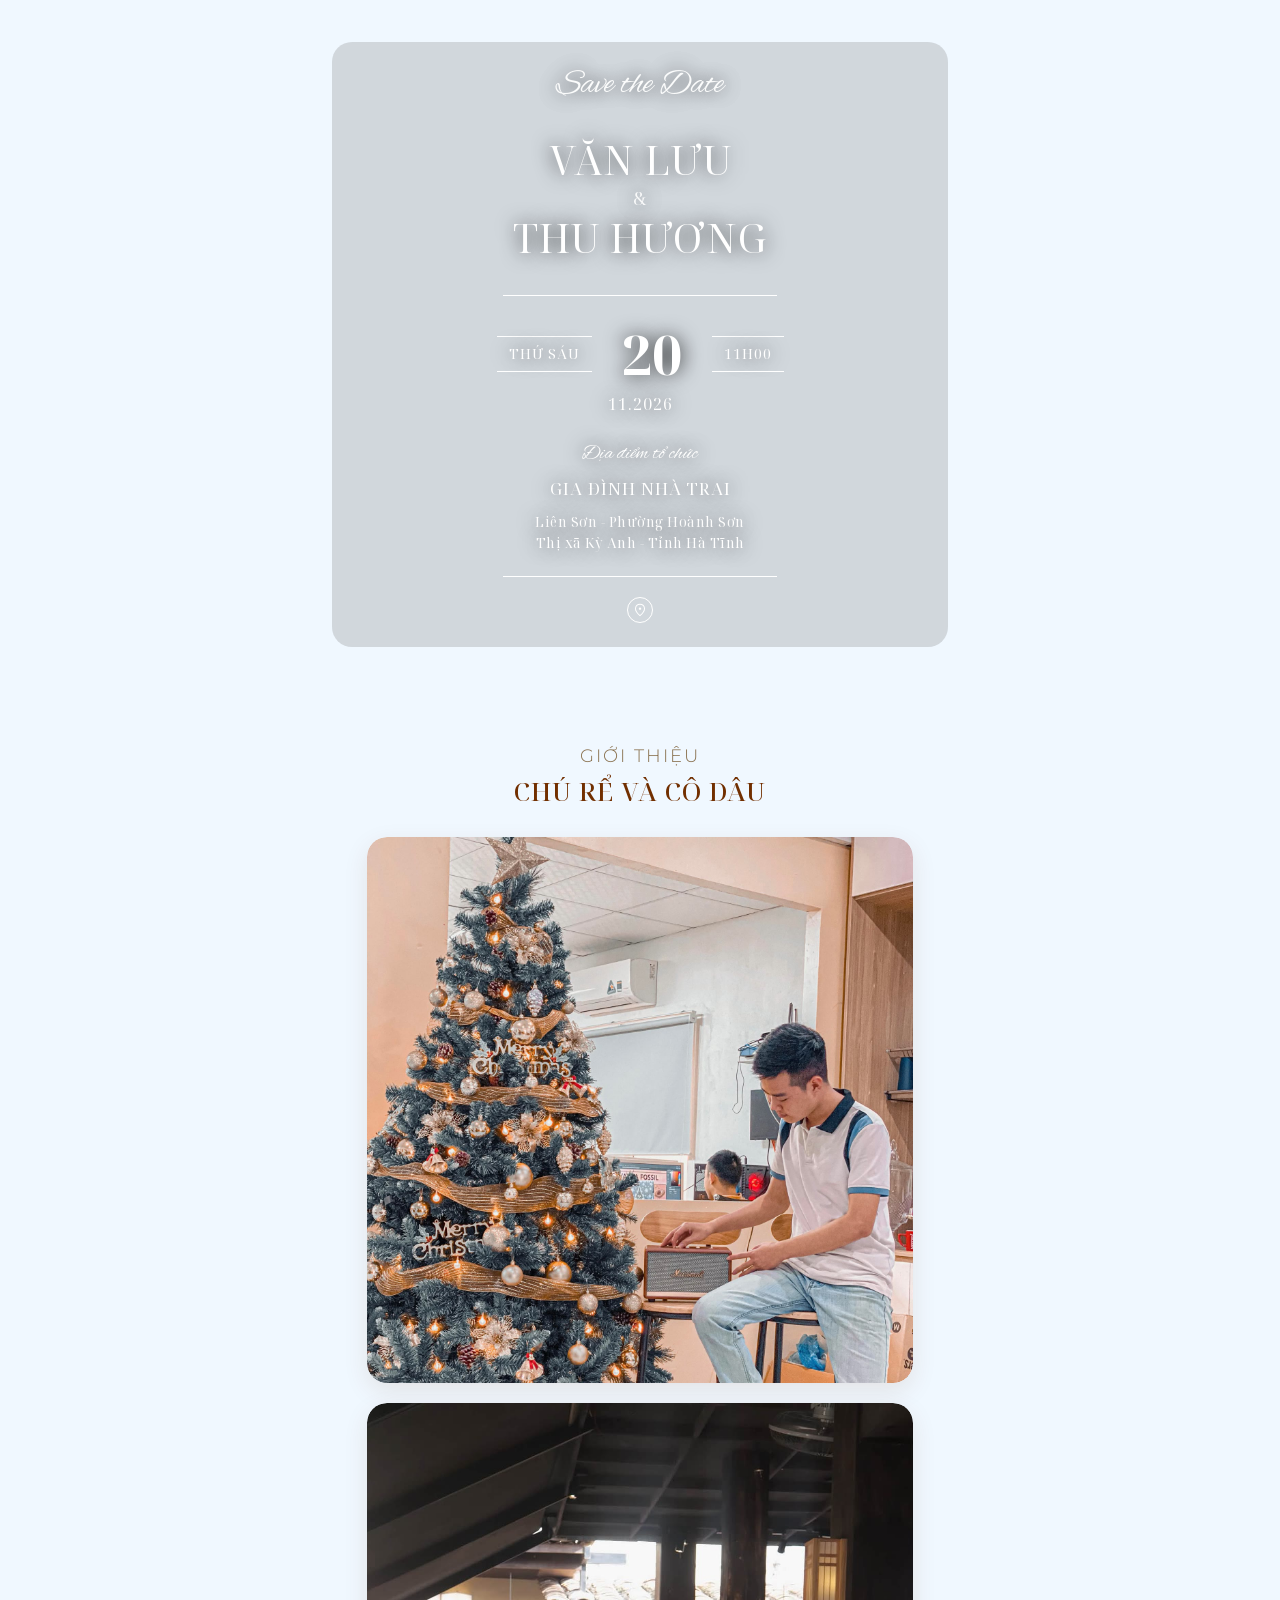
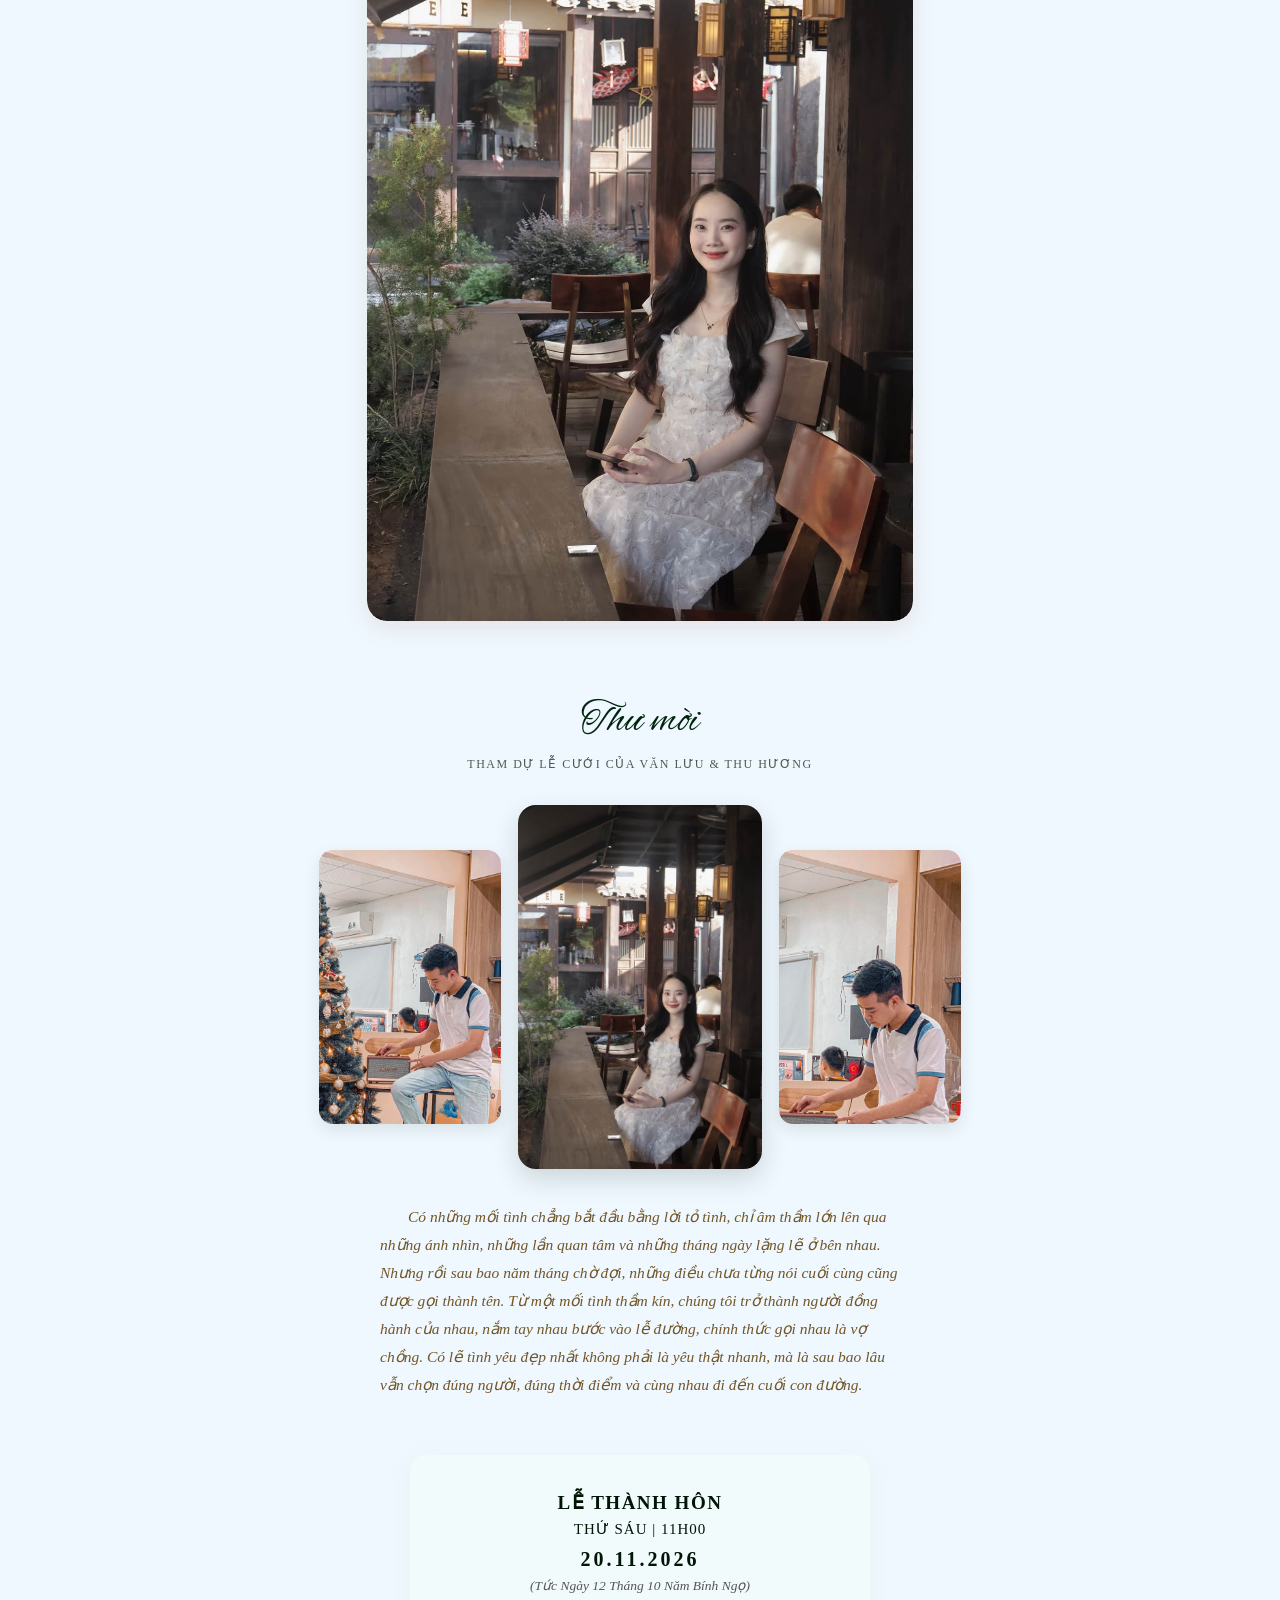
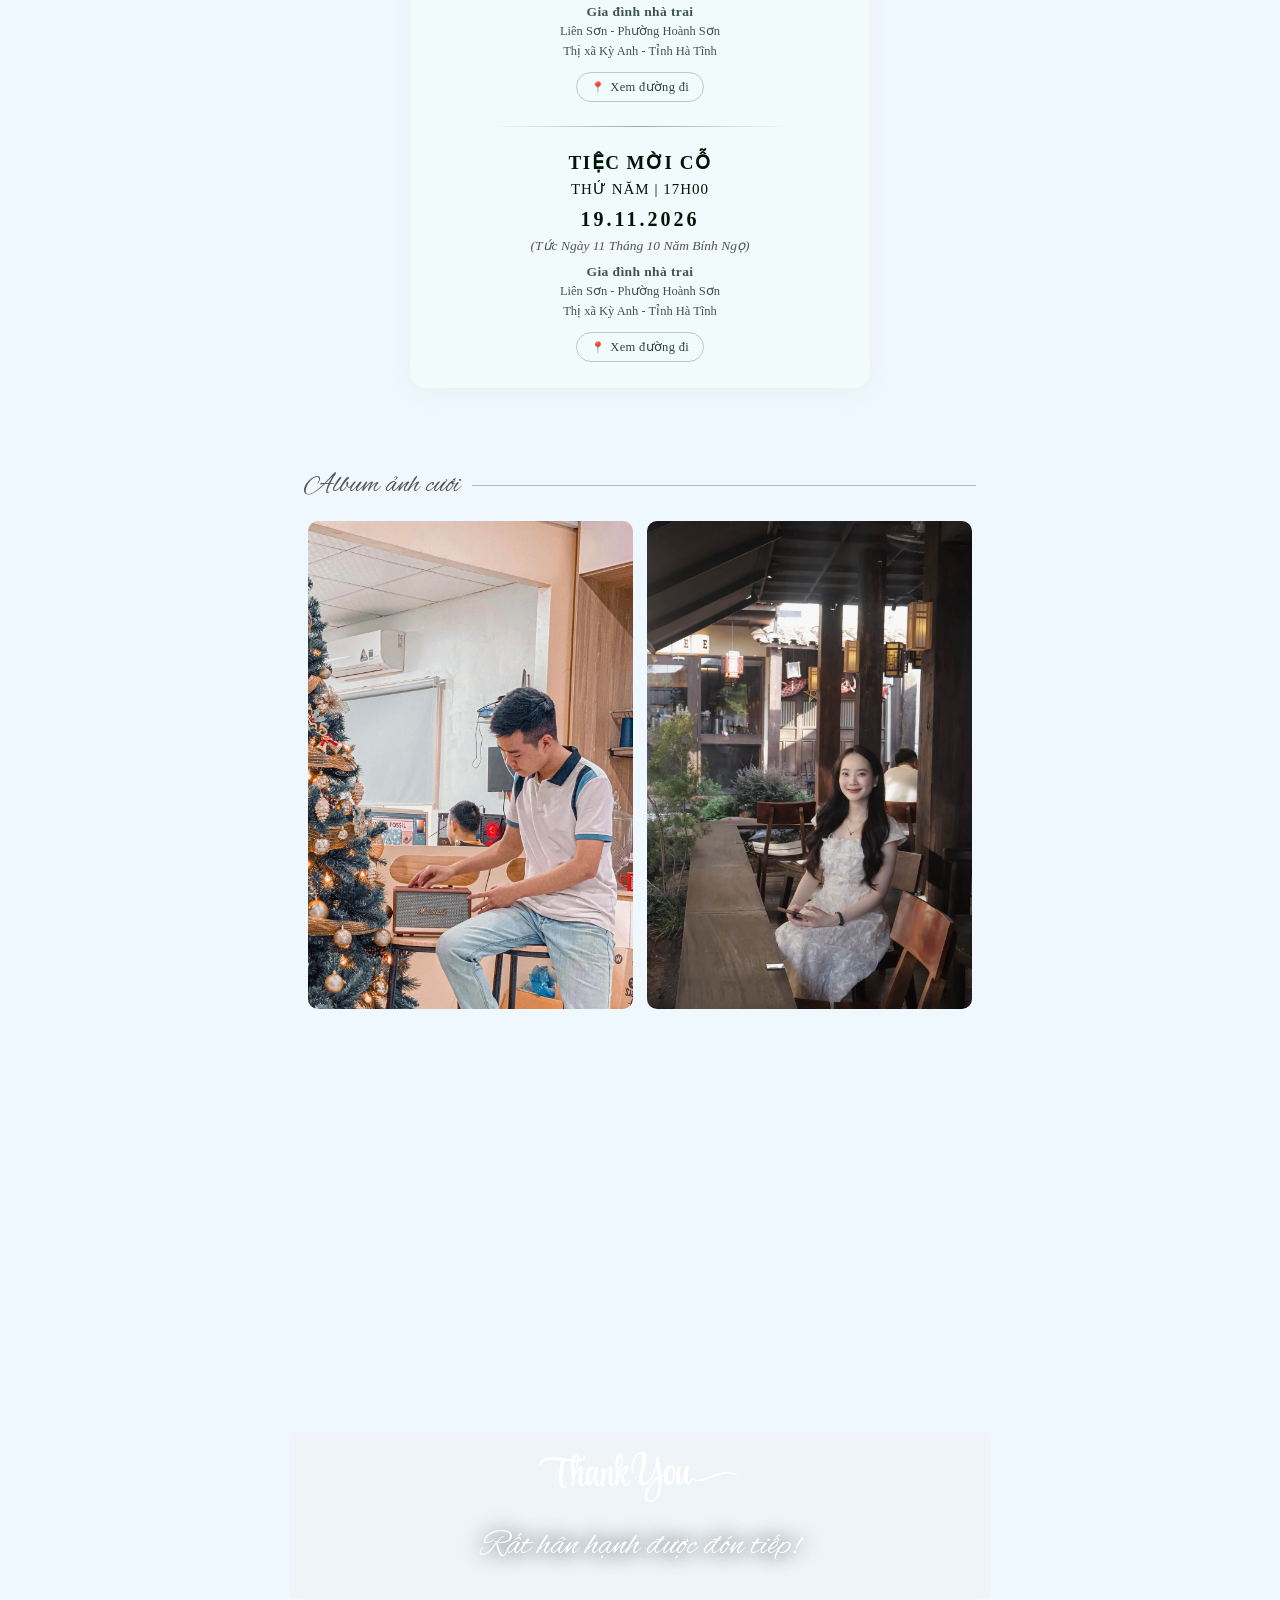
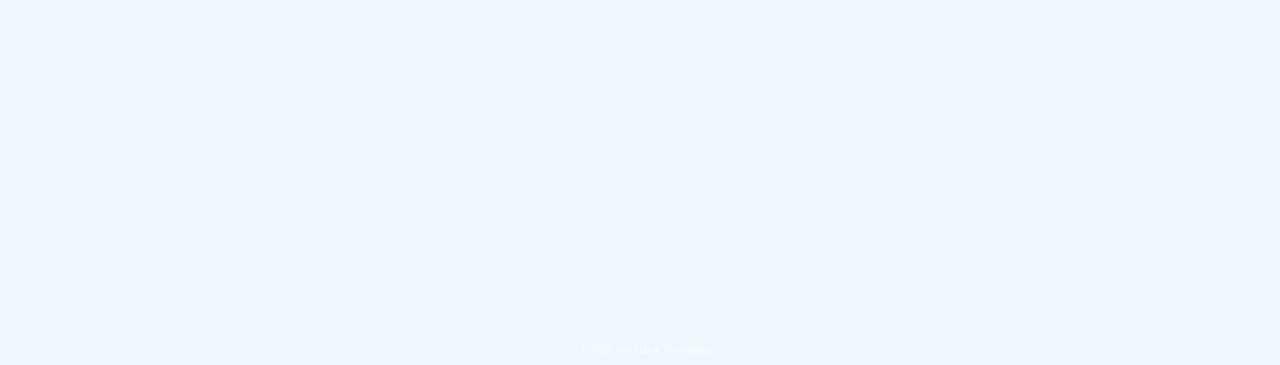
==== index.html @ d758d71e "Thiep cuoi Van Luu & Thu Huong" ====
<!DOCTYPE html>
<html lang="vi">
<head>
    <meta charset="UTF-8">
    <meta name="viewport" content="width=device-width, initial-scale=1.0">
    <title>Wedding Văn Lưu & Thu Hương</title>
    <link rel="stylesheet" href="./style.css?v=1.0">
    <link rel="stylesheet" href="./style2.css?v=1.0">
    <script src="js.js?v=1.0"></script>

    <link rel="preconnect" href="https://fonts.googleapis.com">
    <link rel="preconnect" href="https://fonts.gstatic.com" crossorigin>
    <link href="https://fonts.googleapis.com/css2?family=Alex+Brush&family=Montserrat:ital,wght@0,100..900;1,100..900&family=Newsreader:opsz,wght@6..72,500&family=Noto+Serif+Display&display=swap" rel="stylesheet">

    <meta property="og:title" content="Lễ Thành Hôn Văn Lưu & Thu Hương"/>
    <meta property="og:description" content="Thiệp mời dự Lễ Thành Hôn - Nhà Trai"/>
    <meta property="og:image" content="source/meta.jpg" />
    <meta property="og:type" content="website" />
    <meta property="og:url" content="./" />
    <link rel="icon" href="source/favicon.png" type="image/png">

    <link rel="preload" as="image" href="./source/doc/back_thiep.jpg" />
    <link rel="preload" as="audio" href="./source/music.mp3" type="audio/mpeg" />
</head>


<audio id="myAudio" autoplay>
    <source src="./source/music.mp3" type="audio/mpeg">
    Trình duyệt của bạn không hỗ trợ audio.
</audio>


<body>
    <div id="audioIndicator">
        <img src="./source/volume.svg" alt="">
    </div>

    <!-- thiệp -->
    <div class="thiep">
        <div class="thiep_blur-bg">
            <div class="thiep_container">
                <!-- Phần 0 -->
                <div class="thiep_des">
                    <p class="font_fancy">Save the Date</p>
                </div>
                <!-- Phần 1 -->
                <div class="thiep_name">
                    <p class="font_thanh_dam">Văn Lưu</p>
                    <p class="font_thanh_dam thiep_small">&</p>
                    <p class="font_thanh_dam">Thu Hương</p>
                </div>
                <!-- Phần 2 -->
                <div class="thiep_date_box font_thanh_dam">
                    <hr class="hr-wrapper">
                    <div class="thiep_space"></div>
                    <div class="thiep_date_row">
                      <div class="thiep_item">
                        <hr>
                        <span class="padding_day">THỨ SÁU</span>
                        <hr>
                      </div>
                      <div class="thiep_main_date">20</div>
                      <div class="thiep_item">
                        <hr>
                        <span class="padding_hour">11H00</span>
                        <hr>
                      </div>
                    </div>
                    <div class="thiep_month_year">11.2026</div>
                  </div>

                <!-- Phần 3 -->
                <div class="thiep_add">
                    <p class="font_fancy add_fancy">Địa điểm tổ chức</p>
                    <p class="font_thanh_dam add_big">GIA ĐÌNH NHÀ TRAI</p>
                    <p class="font_thanh_dam add_small">Liên Sơn - Phường Hoành Sơn</p>
                    <p class="font_thanh_dam add_small">Thị xã Kỳ Anh - Tỉnh Hà Tĩnh</p>
                    <hr class="hr-add">
                </div>

                <!-- phần icon -->
                <div class="thiep_all_icon">
                    <a class="thiep_map" href="https://www.google.com/maps/dir/?api=1&amp;destination=Li%C3%AAn%20S%C6%A1n%2C%20Ph%C6%B0%E1%BB%9Dng%20Ho%C3%A0nh%20S%C6%A1n%2C%20Th%E1%BB%8B%20x%C3%A3%20K%E1%BB%B3%20Anh%2C%20H%C3%A0%20T%C4%A9nh" target="_blank" rel="noopener noreferrer">
                        <img src="./source/pin_map.svg" alt="Bản đồ">
                    </a>
                </div>
            </div>
        </div>
    </div>

    <div class="gt_container">
        <div class="gt_des font_montserrat"> Giới thiệu </div>
        <div class="gt_des2 font_thanh_dam"> Chú Rể và Cô Dâu </div>
        <div class="gt_img">
            <img src="./source/chure.jpg" alt="Chú rể Văn Lưu">
        </div>
        <div class="gt_img">
            <img src="./source/codau.jpg" alt="Cô dâu Thu Hương">
        </div>
    </div>


    <!-- Mời -->
    <div class="moi_container">
        <div class="moi_desc1 font_fancy">Thư mời</div>
        <div class="moi_desc2 font_tnr">Tham dự Lễ cưới của Văn Lưu &amp; Thu Hương</div>
        <div class="moi_img">
            <img class="img_small js_l js_left" src="./source/doc/thumoi_1.jpg" alt="">
            <img class="img_big js_center" src="./source/doc/thumoi_2.jpg" alt="">
            <img class="img_small js_r js_right" src="./source/doc/thumoi_3.jpg" alt="">
        </div>

        <div class="moi_desc3 font_tnr">   Có những mối tình chẳng bắt đầu bằng lời tỏ tình,
            chỉ âm thầm lớn lên qua những ánh nhìn, những lần quan tâm và những tháng ngày
            lặng lẽ ở bên nhau. Nhưng rồi sau bao năm tháng chờ đợi, những điều chưa từng
            nói cuối cùng cũng được gọi thành tên. Từ một mối tình thầm kín, chúng tôi trở
            thành người đồng hành của nhau, nắm tay nhau bước vào lễ đường, chính thức gọi
            nhau là vợ chồng. Có lẽ tình yêu đẹp nhất không phải là yêu thật nhanh, mà là
            sau bao lâu vẫn chọn đúng người, đúng thời điểm và cùng nhau đi đến cuối con
            đường.</div>
    </div>

    <!-- confirm -->
    <div class="cf_container nhay-shadow">
        <div class="cf_event">
            <div class="cf_desc1">Lễ Thành Hôn</div>
            <div class="cf_desc2">Thứ Sáu | 11h00</div>
            <div class="cf_desc3">20.11.2026</div>
            <div class="cf_desc4">(Tức Ngày 12 Tháng 10 Năm Bính Ngọ)</div>
            <div class="cf_place">
                <span class="cf_place_name">Gia đình nhà trai</span>
                <span class="cf_place_addr">Liên Sơn - Phường Hoành Sơn</span>
                <span class="cf_place_addr">Thị xã Kỳ Anh - Tỉnh Hà Tĩnh</span>
                <a class="cf_map_link font_tnr" href="https://www.google.com/maps/dir/?api=1&amp;destination=Li%C3%AAn%20S%C6%A1n%2C%20Ph%C6%B0%E1%BB%9Dng%20Ho%C3%A0nh%20S%C6%A1n%2C%20Th%E1%BB%8B%20x%C3%A3%20K%E1%BB%B3%20Anh%2C%20H%C3%A0%20T%C4%A9nh"
                   target="_blank" rel="noopener noreferrer">Xem đường đi</a>
            </div>
        </div>

        <div class="cf_sep"></div>

        <div class="cf_event">
            <div class="cf_desc1">Tiệc mời cỗ</div>
            <div class="cf_desc2">Thứ Năm | 17h00</div>
            <div class="cf_desc3">19.11.2026</div>
            <div class="cf_desc4">(Tức Ngày 11 Tháng 10 Năm Bính Ngọ)</div>
            <div class="cf_place">
                <span class="cf_place_name">Gia đình nhà trai</span>
                <span class="cf_place_addr">Liên Sơn - Phường Hoành Sơn</span>
                <span class="cf_place_addr">Thị xã Kỳ Anh - Tỉnh Hà Tĩnh</span>
                <a class="cf_map_link font_tnr" href="https://www.google.com/maps/dir/?api=1&amp;destination=Li%C3%AAn%20S%C6%A1n%2C%20Ph%C6%B0%E1%BB%9Dng%20Ho%C3%A0nh%20S%C6%A1n%2C%20Th%E1%BB%8B%20x%C3%A3%20K%E1%BB%B3%20Anh%2C%20H%C3%A0%20T%C4%A9nh"
                   target="_blank" rel="noopener noreferrer">Xem đường đi</a>
            </div>
        </div>

    </div>


    <!-- album -->

    <div class="album_header">
        <span>Album ảnh cưới</span>
        <div class="line"></div>
    </div>
    <div class="album_container">
        <img class="js_album album_left" src="./source/album/01.jpg" alt="Chú rể Văn Lưu">
        <img class="js_album album_left" src="./source/album/02.jpg" alt="Cô dâu Thu Hương">
    </div>


    <!-- xem anh phong to -->
    <div class="lightbox" id="lightbox" role="dialog" aria-modal="true" aria-label="Xem ảnh cưới">
        <button class="lb_close" type="button" aria-label="Đóng">&times;</button>
        <button class="lb_nav lb_prev" type="button" aria-label="Ảnh trước">&#8249;</button>
        <img class="lb_img" id="lb_img" src="" alt="">
        <button class="lb_nav lb_next" type="button" aria-label="Ảnh sau">&#8250;</button>
        <div class="lb_count font_tnr"><span id="lb_now">1</span> / <span id="lb_total">2</span></div>
    </div>

    <!-- Thanks -->
    <div class="thank_container">
        <div class="thank_desc">
            <img src="./source/thank.svg" alt="">
            <p>Rất hân hạnh được đón tiếp!</p>
        </div>
        <div class="footter">
            © 11/2026 Văn Lưu &amp; Thu Hương
        </div>
    </div>

    <script src="./invite.js?v=1.0"></script>
</body>
</html>
---- style.css ----
.font_fancy{
    font-family: "Alex Brush", cursive;
    font-weight: 500;
    font-style: normal;
    /* font-size: 36px; */
}


.font_newsreader {
    font-family: "Newsreader", serif;
    font-optical-sizing: auto;
    font-weight: 300;
    font-style: normal;
}

.font_tnr {
    font-family: 'Times New Roman', Times, serif;
}

.font_montserrat{
    font-family: "Montserrat", sans-serif;
    font-optical-sizing: auto;
    font-weight: 300;
    font-style: normal;
}

.font_thanh_dam {
    font-family: "Noto Serif Display", serif;
    font-optical-sizing: auto;
    font-weight: 400;
    font-style: normal;
    font-variation-settings:
    "wdth" 100;
}

#audioIndicator {
    position: fixed;
    top: 10px;
    right: 10px;
    z-index: 4;
    background-color: #fdfaf2;
    padding: 10px;
    border-radius: 50%;
    cursor: pointer;
    user-select: none;
  }

  #audioIndicator > img {
    display: block;
  }

/* HTML................................................................. */

html {
    scroll-behavior: smooth;
    background-color:#f0f8ff;

    overflow-x: hidden;
    /* overflow-y: hidden; */
    /* scrollbar-width: none;
    -ms-overflow-style: none;
    height: 0px; */
}

* {
    margin: 0;
    padding: 0;
    box-sizing: border-box;
}

body {
    width: 100%;
    max-width: 700px;
    margin: auto;
    display: flex;
    flex-direction: column;
    align-items: center;
    /* chan vuot ngang khi cac phan tu con o trang thai truoc animation */
    overflow-x: hidden;
}

.thiep {
    position: relative;
    width: 100%;
    overflow: hidden;
    background-repeat: no-repeat;
    background-position: center;
    background-size: cover;
    display: flex;
    align-items: center;
    justify-content: center;
}

@keyframes zoomInOut {
    0% {
        transform: scale(1);
    }
    50% {
        transform: scale(1.05);
    }
    100% {
        transform: scale(1);
    }
}

.thiep::before {
    content: "";
    position: absolute;
    inset: 0;
    background-image: url(./source/doc/back_thiep.jpg);
    background-size: cover;
    background-position: center;
    background-repeat: no-repeat;
    animation: zoomInOut 10s ease-in-out infinite;
    z-index: 0;
    transform-origin: center;
    will-change: transform;
}

.thiep_blur-bg {
    position: relative;
    width: 88%;
    margin: 6% 4%;
    border-radius: 20px;
    background: #7d7d7d45;
    -webkit-backdrop-filter: blur(2px);
    backdrop-filter: blur(2px);
    color: white;
    text-align: center;
    z-index: 1;
}

.thiep_container {
    position: relative;
    z-index: 1;
    color: white;
    text-align: center;
    text-shadow: 0 0 20px rgb(0, 0, 0);
}

.thiep_des {
    margin: 22px 18px 20px;
    font-size: clamp(28px, 8vw, 34px);
    color: #ffffff;
    opacity: 0.9;
}

.thiep_name {
    margin: 28px 0 32px;
    font-size: clamp(30px, 8.4vw, 40px);
    line-height: 1.28;
    letter-spacing: 1px;
}

.thiep_name > p {
    text-transform: uppercase;
    
}

.thiep_small {
    font-size: 18px;
    margin: 2px 0;
    opacity: .85;
}

/* Phần 2....................................................... */
.thiep_date_box {
    margin-top: 30px;
    position: relative;
    display: flex;
    flex-direction: column;
    text-align: center;
    color: white;
}

.hr-wrapper {
    position: absolute;
    top: 0;
    left: 50%;
    transform: translateX(-50%);
    height: 1px;
    background-color: white;
    border: white;
    width: 200px;
}

.thiep_space {
    height: 32px;
}

.thiep_date_row {
    display: flex;
    align-items: center;
    justify-content: center;
    gap: 20px;
}

.thiep_item {
    display: flex;
    flex-direction: column;
    align-items: center;
    gap: 4px;
    width: max-content;
}

.thiep_item hr {
    width: 100%;
    border: none;
    border-top: 1px solid white;
    margin: 2px 0;
}

.thiep_item span {
    font-size: 14px;
    letter-spacing: 1px;
    line-height: 22px;
}

.padding_day {
    padding: 0 12px;
}

.padding_hour {
    padding: 0 12px;
}

.thiep_main_date {
    font-size: clamp(44px, 12vw, 54px);
    font-weight: bold;
    padding: 0 10px;
    line-height: 1;
}

.thiep_month_year {
    margin-top: 12px;
    font-size: 16px;
    letter-spacing: 1px;
}

/* phần 3 */
.thiep_add {
    position: relative;
    display: flex;
    flex-direction: column;
    text-align: center;
    margin-top: 26px;
    padding: 0 16px;
}

.add_fancy {
    font-size: 20px;
}

.add_big {
    margin-top: 10px;
    margin-bottom: 12px;
    font-size: 17px;
    letter-spacing: 1px;
}

.add_small {
    font-size: 13.5px;
    line-height: 21px;
    letter-spacing: 0.5px;
}

.hr-add {
    margin-top: 22px;
    height: 1px;
    background-color: white;
    width: 200px; /* giống hr-wrapper */
    margin-left: auto;
    margin-right: auto;
    border: none;
}

.thiep_all_icon {
    display: block;
    margin: 20px 0 24px;
}

.thiep_map {
    display: block; /* Đảm bảo ảnh nền hiển thị */
    width: 16px;
    height: 16px;
    display: flex;
    justify-content: center;
    align-items: center;
    border: 1px solid white;
    border-radius: 50%;
    padding: 12px;
    margin: 0 auto;
}

.thiep_map:hover {
    border: 1px solid rgb(125, 125, 125);
}

.thiep_map > img {
    width: 16px;
    height: 16px;
}

/* Giới thiệu */
.gt_container {
    width: 100%;
    margin-top: 56px;
    display: flex;
    flex-direction: column;
    align-items: center;
    text-align: center;
}

.gt_des {
    font-size: 18px;
    letter-spacing: 2px;
    text-transform: uppercase;
    color: #8a7250;
    margin-bottom: 6px;
}

.gt_des2 {
    text-transform: uppercase;
    font-weight: 500 !important;
    font-size: clamp(21px, 6vw, 26px);
    letter-spacing: 1px;
    margin-bottom: 28px;
    color: #712f00;
}

.gt_img {
    position: relative;
    width: 88%;
    overflow: hidden;
    border-radius: 20px;
    margin-bottom: 20px;
    box-shadow: 0 8px 24px rgba(113, 47, 0, .10);
}

.gt_img img {
    width: 100%;
    height: auto;      /* giu dung ty le goc, khong cat mat */
    border-radius: 20px;
    display: block;
}

/* .caption {
    position: absolute;
    bottom: 12px;
    left: 50%;
    transform: translateX(-50%);
    color: white;
    font-size: 18px;
    font-weight: bold;
    text-shadow: 1px 1px 4px black;
    z-index: 1;
} */


/* ani 2 ảnh.................................................................... */
@keyframes fadeInUp {
    from {
        opacity: 0;
        transform: translateY(40px);
    }
    to {
        opacity: 1;
        transform: translateY(0);
    }
}

.gt_img {
    opacity: 0;
    transform: translateY(20px);
    transition: opacity 1.6s ease-out, transform 1.6s ease-out;
    will-change: transform, opacity;
}

.gt_img.show {
    animation: fadeInUp 1.8s ease forwards;
}
---- style2.css ----
.moi_container {
    width: 100%;
    margin-top: 56px;
    display: flex;
    flex-direction: column;
    align-items: center;
    color: #00240e;
}

.moi_desc1 {
    text-align: center;
    font-size: clamp(34px, 9vw, 42px);
    line-height: 1.15;
    margin-bottom: 8px;
}

.moi_desc2 {
    text-align: center;
    text-transform: uppercase;
    font-size: 12px;
    letter-spacing: 1.5px;
    line-height: 1.7;
    padding: 0 24px;
    color: #4a5c50;
}

.moi_img {
    width: 100%;
    margin: 30px 0 8px;
    padding: 0 12px;
    display: flex;
    justify-content: center;
    align-items: center;
    gap: 2.5%;
}

.img_big {
    width: 36%;
    height: auto;
    border-radius: 18px;
    box-shadow: 0 10px 26px rgba(0, 36, 14, .16);
    /* box-shadow: 0 10px 20px rgba(0, 0, 0, 0.2); */
    /* animation: flash-shadow-img 2s infinite; */
    z-index: 2;

    transition: all 2s ease-in-out;

}

.img_small {
    width: 27%;
    height: auto;
    /* box-shadow: 0 10px 20px rgba(0, 0, 0, 0.2); */
    /* animation: flash-shadow-img 2s infinite; */
    transform: scale(1);
    opacity: 1;
    border-radius: 14px;
    box-shadow: 0 6px 16px rgba(0, 36, 14, .10);
    z-index: 1;

    transition: all 2s ease-in-out;
}

@keyframes flash-shadow-img {
    0%, 100% 
    {
        box-shadow: 0 0 5px rgba(157, 157, 157, 0.534);
    }
    50% 
    {
        box-shadow: 0 0 7px rgba(60, 60, 60, 0.556);
    }
}

.js_left {
    opacity: 0;
    transform: translateX(-80px);
}

.js_center {
    transform: scale(1.5);
}

.js_right {
    opacity: 0;
    transform: translateX(80px);
}

.moi_desc3 {
    color: #725627;
    text-align: left;
    text-indent: 28px;
    font-size: 14.5px;
    width: 84%;
    max-width: 520px;
    margin: 26px 0 0;
    font-style: italic;
    line-height: 26px;
    hyphens: none;
    overflow-wrap: break-word;
}



/* comfirm.......................................................................................... */
.cf_container {
    margin-top: 56px;
    box-shadow: 0 5px 20px rgba(225, 237, 235, 0.648);
    padding: 30px 24px 26px;
    text-align: center;
    width: 84%;
    max-width: 460px;
    border-radius: 16px;
    margin-bottom: 72px;

    background-color: rgb(242, 251, 251);
}

.cf_container {
    opacity: 0;
    transform: translateY(60px);
    transition: all 4.2s ease;
    color: #001508;

}

.cf_container.show {

    opacity: 1;
    transform: translateY(0);
}

@keyframes flash-shadow {
    0%, 100% 
    {
        box-shadow: 0 0 12px rgb(208, 211, 211);
    }
    50% 
    {
        box-shadow: 0 0 15px rgb(179, 190, 188);
    }
}

.nhay-shadow {
animation: flash-shadow 2s infinite;
}



.cf_container > div {
    margin-top: 8px;
}

/* Hai su kien: le thanh hon + tiec moi co ............................ */
.cf_event {
    margin-top: 0 !important;
}

.cf_event > div {
    margin-top: 6px;
}

.cf_sep {
    height: 1px;
    width: 72%;
    margin: 24px auto !important;
    background: linear-gradient(to right,
        transparent, rgba(0, 21, 8, .35), transparent);
}

.cf_place {
    display: flex;
    flex-direction: column;
    gap: 2px;
    margin-top: 10px !important;
    color: #40544c;
}

.cf_place_name {
    font-size: 13.5px;
    font-weight: 600;
    letter-spacing: .4px;
}

.cf_place_addr {
    font-size: 12.5px;
    line-height: 18px;
}

.cf_map_link {
    align-self: center;
    margin-top: 10px;
    padding: 6px 14px;
    border: 1px solid rgba(0, 21, 8, .22);
    border-radius: 999px;
    color: #2c463d;
    font-size: 12.5px;
    letter-spacing: .3px;
    text-decoration: none;
    transition: background-color .2s ease, border-color .2s ease;
}

.cf_map_link::before {
    content: "📍";   /* ghim ban do */
    margin-right: 5px;
    font-size: 11px;
}

.cf_map_link:hover {
    background-color: #e3efec;
    border-color: rgba(0, 21, 8, .38);
}

.cf_desc1 {
    font-weight: bold;
    text-transform: uppercase;
    font-size: 19px;
    letter-spacing: 1.5px;
}

.cf_desc2 {
    text-transform: uppercase;
    font-size: 15px;
    letter-spacing: 1px;
}

.cf_desc3 {
    font-weight: bold;
    letter-spacing: 3px;
    font-size: 20px;
    margin-top: 10px !important;
}

.cf_desc4 {
    color: #555;
    font-size: 13.5px;
    font-style: italic;
}

.cf_event + .cf_btn,
.cf_sep + .cf_event + .cf_btn {
    margin-top: 26px;
}

.cf_btn {
    border: none;
    padding: 14px 18px;
    border-radius: 10px;
    width: 76%;
    max-width: 280px;
    margin: 7px 0;
    cursor: pointer;
    box-shadow: 0 4px 10px rgba(174, 174, 174, 0.35);
    background-color: #e0edec;
    font-size: 15px;
    line-height: 1;
    letter-spacing: .3px;
    transition: background-color .25s ease, box-shadow .25s ease, transform .15s ease;
}

.cf_btn:hover {
    background-color: #ccd4d3;
    box-shadow: 0 6px 14px rgba(120, 120, 120, 0.35);
}

.cf_btn:active {
    transform: translateY(1px);
}

.cf_btn > a {
    display: block;
    text-decoration: none;
    color: black;
}

/* Nut chinh: xac nhan tham du - hanh dong quan trong nhat */
.cf_btn_main {
    background-color: #2f5d52;
    box-shadow: 0 5px 14px rgba(47, 93, 82, .32);
    font-weight: 700;
    font-size: 16px;
    letter-spacing: .6px;
}

.cf_btn_main > a {
    color: #fff;
}

.cf_btn_main:hover {
    background-color: #24493f;
    box-shadow: 0 7px 18px rgba(47, 93, 82, .42);
}

/* .cf_icon {
    display: block;
    margin-top: 12px !important;
}

.cf_map {
    display: block;
    width: 16px;
    height: 16px;
    display: flex;
    justify-content: center;
    align-items: center;
    border: 1.5px solid #909090;
    border-radius: 50%;
    padding: 14px;
    margin: 0 auto;
} */

/* pop_up........................... */
.popup {
    position: fixed;
    inset: 0;
    margin: auto;
    width: 100vw;
    height: 100dvh;
    display: none;
    z-index: 3;
    background-color: rgba(20, 20, 20, .62);
    -webkit-backdrop-filter: blur(3px);
    backdrop-filter: blur(3px);
    align-items: center;
    justify-content: center;
    max-width: 700px;
}

/* popup la flex-column de chua ca the QR lan cham chi bao */
.popup.show {
    flex-direction: column;
}

.popup.show {
    display: flex;
}

.popup_container {
    display: flex;
    overflow-x: auto;
    width: 100%;
    scroll-snap-type: x mandatory;
    padding: 0 26px;
    gap: 16px;
    border-radius: 8px;
    scroll-behavior: smooth;
}

.popup_item {
    /* container da co padding nen content box vua dung mot the */
    flex: 0 0 100%;
    scroll-snap-align: center;
    position: relative;
    display: flex;
    flex-direction: column;
    justify-content: center;
}

.popup_item {
    opacity: 0.8;
    transform: scale(0.8);
    transition: opacity 0.2s linear, transform 0.2s linear;
  }
  


.popup_item > img {
    border-radius: 18px;
    width: 100%;
    height: auto;
    max-height: 68dvh;
    object-fit: contain;   /* khong cat mat phan nao cua ma QR */
}

@media (min-width: 440px) {
    .popup_container {
        padding: 0 60px;
    }

    .popup_item {
        flex: 0 0 100%;
    }
}
  

/* transform: translateX(60px) */
/* transform: translateX(-60px) */

.popup_hint {
    position: absolute;
    bottom: 4%;
    left: 0;
    right: 0;
    display: flex;
    align-items: center;
    justify-content: center;
    gap: 8px;
    color: rgba(255, 255, 255, .88);
    font-size: 12.5px;
    letter-spacing: .3px;
    text-shadow: 0 2px 8px rgba(0, 0, 0, .6);
    pointer-events: none;
}

.popup_dots {
    display: flex;
    gap: 6px;
}

.popup_dot {
    width: 7px;
    height: 7px;
    border-radius: 50%;
    background-color: rgba(255, 255, 255, .40);
    transition: background-color .25s ease, transform .25s ease;
}

.popup_dot.active {
    background-color: #fff;
    transform: scale(1.18);
}


.copy {
    display: block;
    width: 100%;
    margin-top: 12px;
    padding: 12px 10px;
    border: none;
    border-radius: 10px;
    background-color: #ffffff;
    color: #1b3a33;
    font-size: 15px;
    letter-spacing: .3px;
    cursor: pointer;
    box-shadow: 0 4px 12px rgba(0, 0, 0, .18);
    transition: background-color .2s ease, transform .12s ease;
    z-index: 4;
}

.copy:hover {
    background-color: #e6f1ef;
}

.copy:active {
    transform: translateY(1px);
}

/* Nut chua co so tai khoan thi lam mo di, khong bam duoc */
.copy[data-copy=""] {
    opacity: .45;
    cursor: not-allowed;
    box-shadow: none;
}

#copy-toast {
    position: fixed;
    bottom: 10%;
    left: 50%;
    transform: translateX(-50%);
    background-color: #222;
    color: white;
    padding: 10px 20px;
    border-radius: 8px;
    opacity: 0;
    pointer-events: none;
    transition: opacity 0.3s ease;
    z-index: 5;
    font-size: 14px;
    font-family: 'Times New Roman', Times, serif;
  }
  #copy-toast.show {
    opacity: 1;
  }


.hide-horizontal-scrollbar {
    overflow-x: scroll;
    overflow-y: hidden;
    scrollbar-width: none; /* Firefox */
    -ms-overflow-style: none; /* IE, Edge cũ */
  }
  
  .hide-horizontal-scrollbar::-webkit-scrollbar {
    height: 0px; /* Chrome, Safari */
  }

/* album....................................................................................... */

.album_header {
    width: 100%;
    display: flex;
    align-items: center;
    margin-top: 8px;
    margin-bottom: 18px;
}

.album_header span {
    font-family: 'Alex Brush', cursive;
    font-size: 28px;
    color: #555;
    white-space: nowrap;
    margin-left: 14px;
}

.line {
    flex: 1;
    height: 1px;
    background-color: #b9b9b9;
    margin-left: 12px;
    margin-right: 14px;
}

.album_container {
    width: 100%;
    display: grid;
    grid-template-columns: 1fr 1fr;
    align-items: start;
    gap: 10px;
    padding: 0 12px;
}

.album_container > img {
    width: 100%;
    height: auto;          /* giu dung ty le goc, khong cat anh */
    display: block;
    border-radius: 10px;
    transition: all 2s ease-in-out;
}

/* Anh le cuoi cung: can giua, rong bang mot cot */
.album_container > img:last-child:nth-child(odd) {
    grid-column: 1 / -1;
    justify-self: center;
    width: calc(50% - 5px);
}

.album_left {
    transform: translateX(-100px);
    opacity: 0;
}

.album_right {
    transform: translateX(100px);
    opacity: 0;
}

/* thank................................................................................... */

.thank_container {
    height: 100svh;
    margin-top: 56px;
    width: 100%;
    background-image: url(./source/doc/nen_cuoi.jpg);
    position: relative;
    overflow: hidden;
    background-repeat: no-repeat;
    background-position: center;
    background-size: cover;
    align-items: center;
    justify-content: center;
    display: flex;
    flex-direction: column;
    
}

.thank_desc > img {
    height: 50px;
    margin-top: 12px;
    
}

.thank_desc {
    line-height: 1.5;
    padding: 8px 16px 26px;
    background-color: rgba(236, 236, 236, 0.322);
    backdrop-filter: blur(3px);
    -webkit-backdrop-filter: blur(3px);
    width: 100%;
    text-align: center;
    color: rgb(255, 255, 255);

    font-family: "Alex Brush", cursive;
    font-weight: 400;
    font-style: normal;
    font-size: clamp(27px, 7.5vw, 34px);
    text-shadow: 0 0 20px rgb(0, 0, 0);
}

.thank_desc {
    opacity: 0;
    transform: translateY(40px);
    transition: all 1.2s ease-in-out;
}

.thank_desc.show {
    opacity: 1;
    transform: translateY(0);
}


.footter {
    position: absolute;
    bottom: 0;
    display: flex;
    justify-content: center;
    color: #ffffffb0;
    font-style: italic;
    text-align: center;
    padding: 10px;
    font-size: 10px;
}

.footer-link {
    color: #ffffff !important;
    text-decoration: none;
    font-weight: bold;
    padding: 2px 6px;
    border-radius: 4px;
    background-color: rgba(255, 255, 255, 0.2);
    transition: all 0.3s ease;
    margin-left: 4px;
    text-shadow: 0 0 8px rgba(0, 0, 0, 0.5);
}

.footer-link:hover {
    background-color: rgba(255, 255, 255, 0.35);
    transform: scale(1.1);
    text-shadow: 0 0 12px rgba(255, 255, 255, 0.8);
}

/* Man hinh lon: gian rong hon mot chut ................................. */
@media (min-width: 560px) {
    .album_container {
        gap: 14px;
        padding: 0 18px;
    }

    .album_container > img:last-child:nth-child(odd) {
        width: calc(50% - 7px);
    }

    .gt_img {
        width: 78%;
    }

    .moi_desc3 {
        font-size: 15.5px;
        line-height: 28px;
    }
}

/* Ton trong nguoi dung tat hieu ung chuyen dong ......................... */
@media (prefers-reduced-motion: reduce) {
    .thiep::before,
    .nhay-shadow {
        animation: none;
    }

    .gt_img,
    .cf_container,
    .thank_desc,
    .album_container > img,
    .img_small,
    .img_big {
        transition-duration: .01ms;
    }
}


/* Xem anh phong to ..................................................... */

.album_container > img {
    cursor: zoom-in;
}

.lightbox {
    position: fixed;
    inset: 0;
    z-index: 10;
    display: none;
    align-items: center;
    justify-content: center;
    background-color: #0b0b0b;
    /* chua thanh dieu huong tren dien thoai */
    padding: max(16px, env(safe-area-inset-top)) 16px
             max(16px, env(safe-area-inset-bottom));
}

.lightbox.show {
    display: flex;
}

.lb_img {
    max-width: 100%;
    max-height: 100%;
    object-fit: contain;
    border-radius: 6px;
    /* anh moi doi thi hien dan ra */
    animation: lbFade .25s ease;
}

@keyframes lbFade {
    from { opacity: 0; }
    to   { opacity: 1; }
}

.lb_close {
    position: absolute;
    top: max(10px, env(safe-area-inset-top));
    right: 12px;
    width: 42px;
    height: 42px;
    border: none;
    border-radius: 50%;
    background-color: rgba(255, 255, 255, .14);
    color: #fff;
    font-size: 28px;
    line-height: 1;
    cursor: pointer;
    transition: background-color .2s ease;
}

.lb_nav {
    position: absolute;
    top: 50%;
    transform: translateY(-50%);
    width: 44px;
    height: 64px;
    border: none;
    border-radius: 8px;
    background-color: rgba(255, 255, 255, .12);
    color: #fff;
    font-size: 34px;
    line-height: 1;
    cursor: pointer;
    transition: background-color .2s ease;
}

.lb_prev { left: 8px; }
.lb_next { right: 8px; }

.lb_close:hover,
.lb_nav:hover {
    background-color: rgba(255, 255, 255, .28);
}

.lb_count {
    position: absolute;
    bottom: max(14px, env(safe-area-inset-bottom));
    left: 0;
    right: 0;
    text-align: center;
    color: rgba(255, 255, 255, .85);
    font-size: 14px;
    letter-spacing: 1px;
    pointer-events: none;
}

/* Man hinh nho: nut dieu huong nho lai cho do che anh */
@media (max-width: 420px) {
    .lb_nav {
        width: 38px;
        height: 56px;
        font-size: 28px;
    }
}

@media (prefers-reduced-motion: reduce) {
    .lb_img {
        animation: none;
    }
}
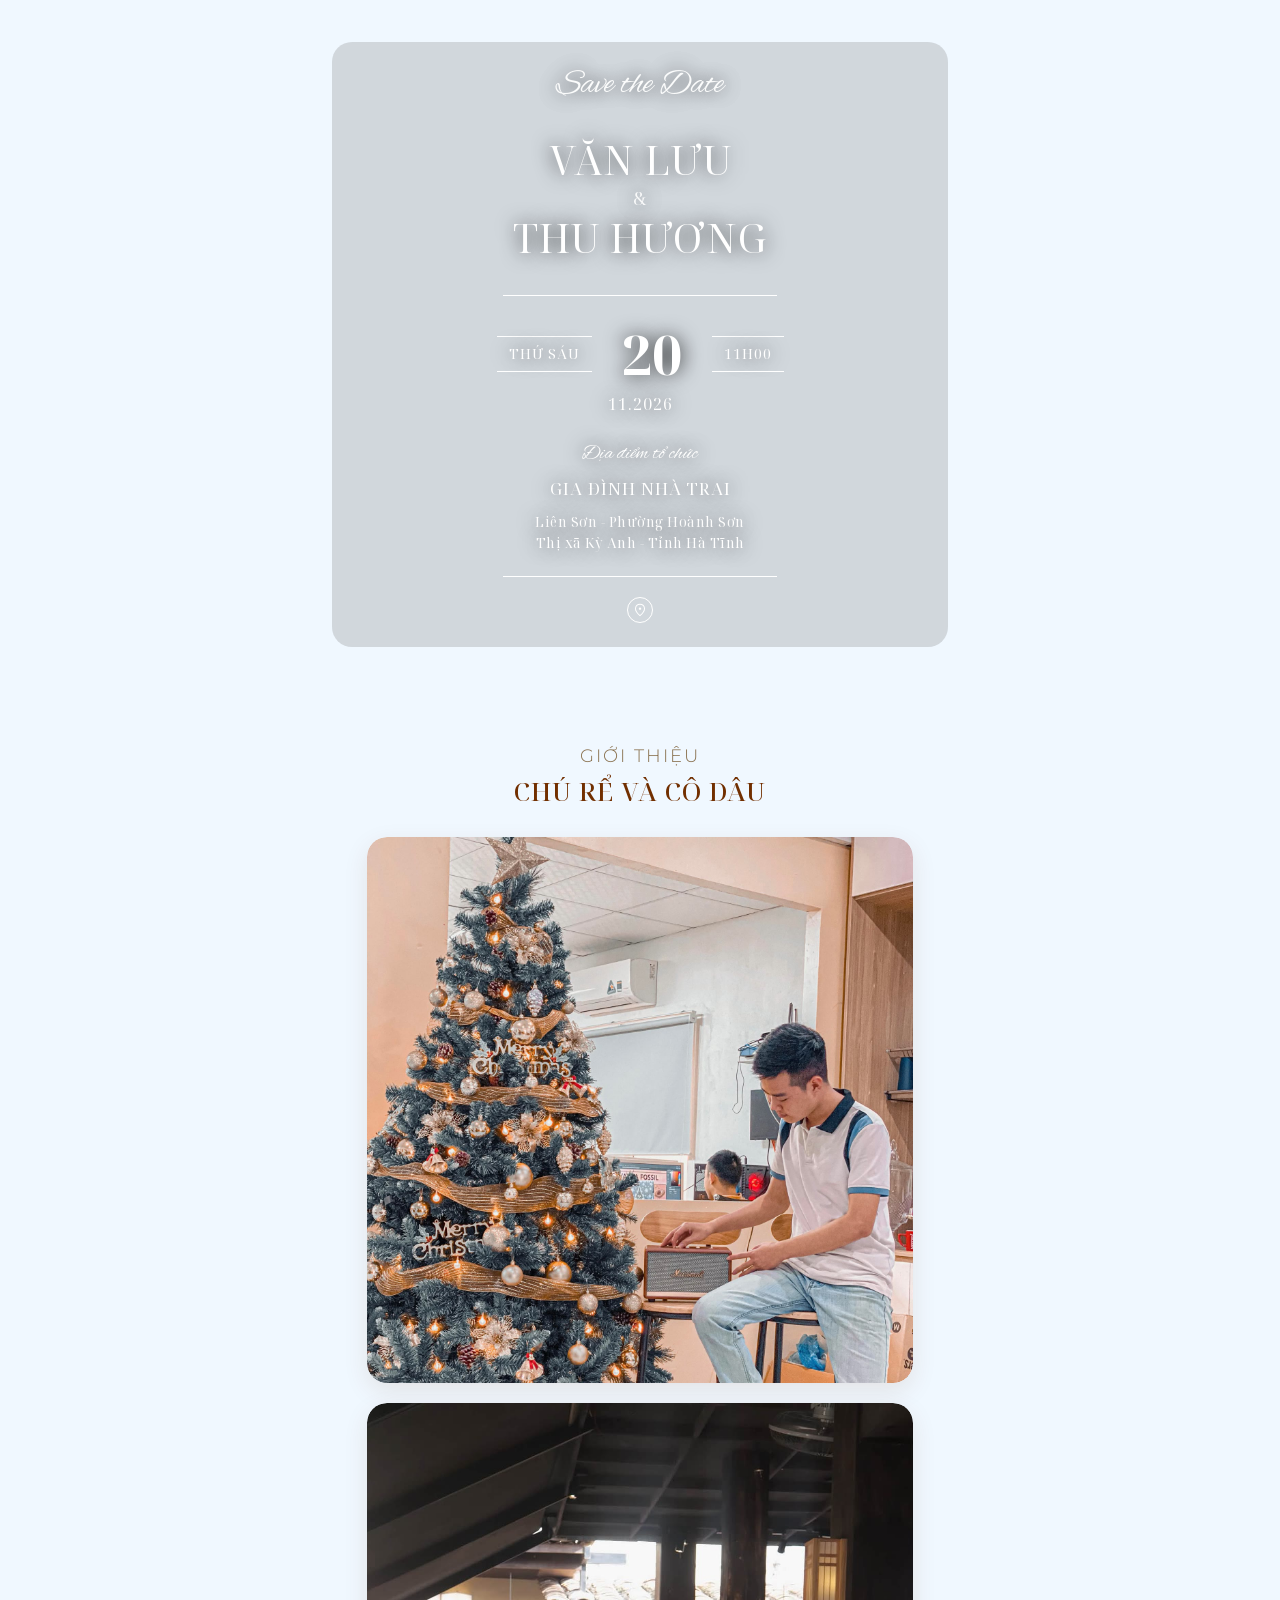
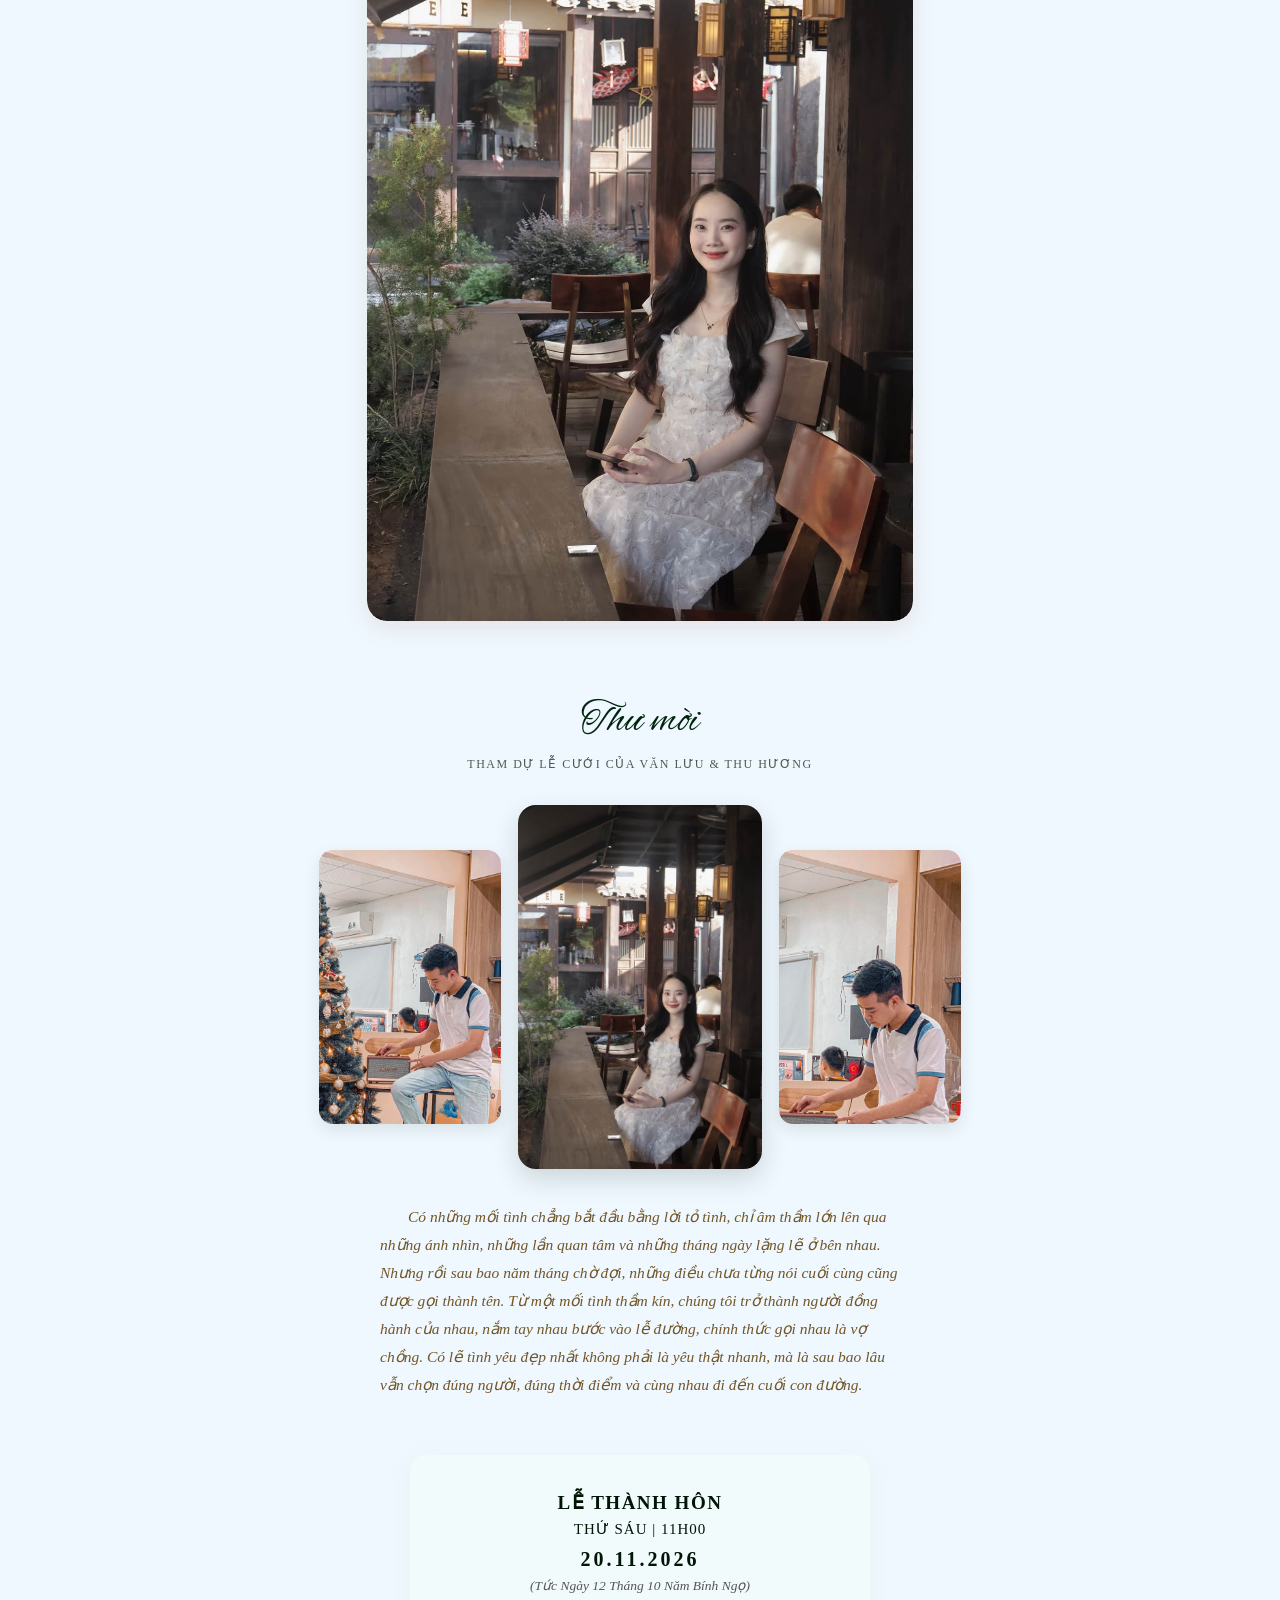
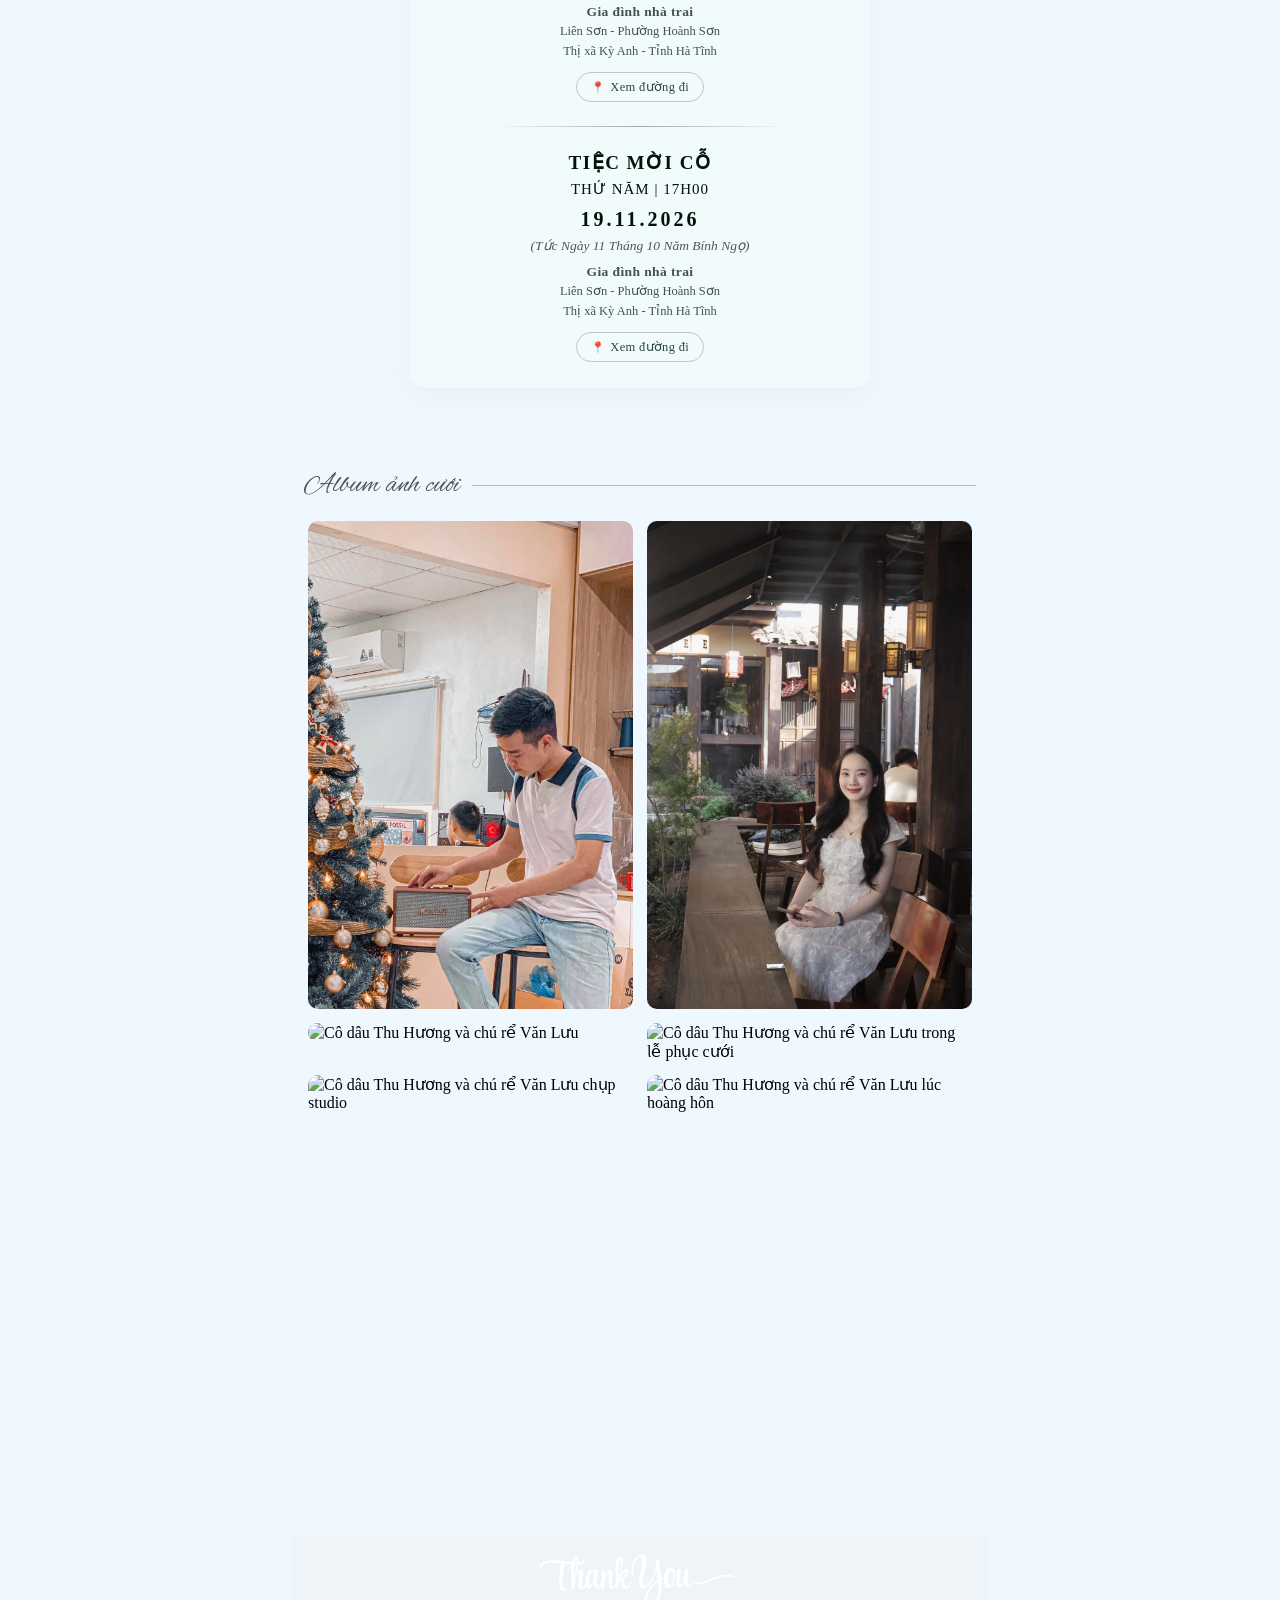
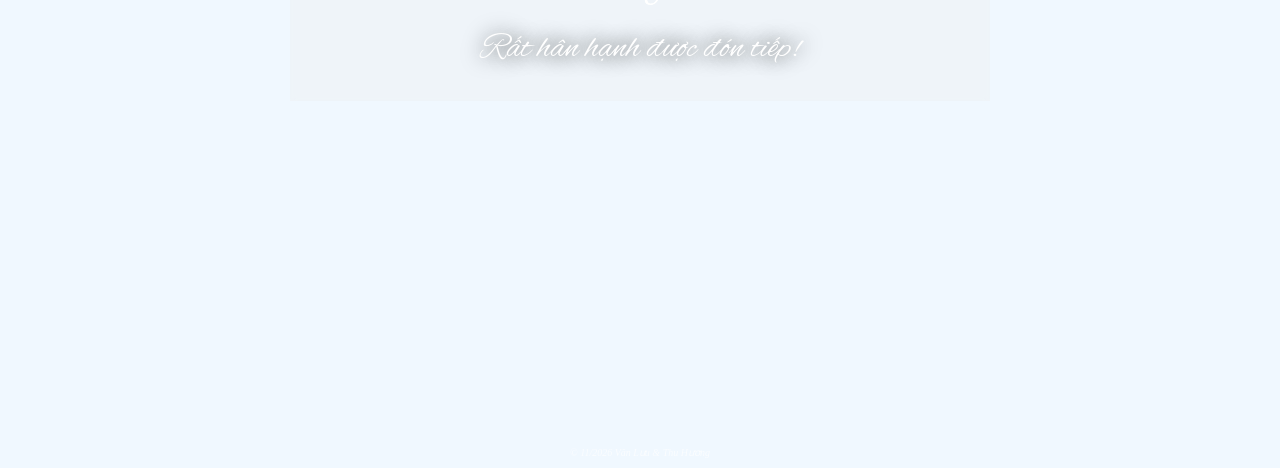
==== commit b9b4fcb6: "Anh cuoi v2" ====
--- a/index.html
+++ b/index.html
@@ -164,6 +164,10 @@
     <div class="album_container">
         <img class="js_album album_left" src="./source/album/01.jpg" alt="Chú rể Văn Lưu">
         <img class="js_album album_left" src="./source/album/02.jpg" alt="Cô dâu Thu Hương">
+        <img class="js_album album_right" src="./source/album/03.jpg" alt="Cô dâu Thu Hương và chú rể Văn Lưu">
+        <img class="js_album album_left" src="./source/album/04.jpg" alt="Cô dâu Thu Hương và chú rể Văn Lưu trong lễ phục cưới">
+        <img class="js_album album_right" src="./source/album/05.jpg" alt="Cô dâu Thu Hương và chú rể Văn Lưu chụp studio">
+        <img class="js_album album_left" src="./source/album/06.jpg" alt="Cô dâu Thu Hương và chú rể Văn Lưu lúc hoàng hôn">
     </div>
 
 
@@ -173,7 +177,7 @@
         <button class="lb_nav lb_prev" type="button" aria-label="Ảnh trước">&#8249;</button>
         <img class="lb_img" id="lb_img" src="" alt="">
         <button class="lb_nav lb_next" type="button" aria-label="Ảnh sau">&#8250;</button>
-        <div class="lb_count font_tnr"><span id="lb_now">1</span> / <span id="lb_total">2</span></div>
+        <div class="lb_count font_tnr"><span id="lb_now">1</span> / <span id="lb_total">6</span></div>
     </div>
 
     <!-- Thanks -->
